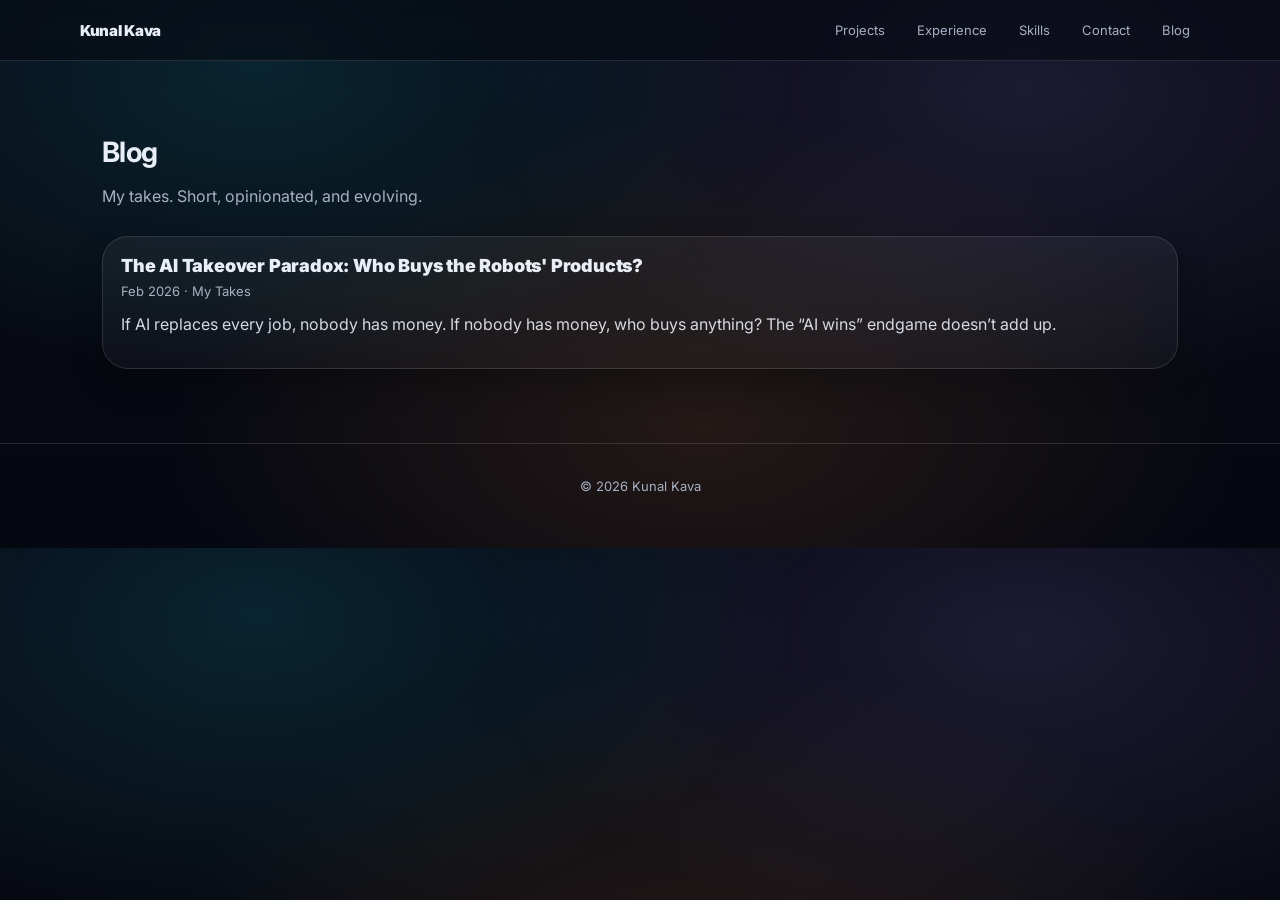
==== blog/index.html @ 5282c79c "Update blog index.html" ====
<!doctype html>
<html lang="en">
<head>
  <meta charset="utf-8" />
  <meta name="viewport" content="width=device-width,initial-scale=1" />
  <title>Kunal Kava | Blog</title>
  <meta name="description" content="My takes on product, tech, and business." />
  <link rel="stylesheet" href="../style.css" />
</head>
<body>

  <header class="nav">
    <div class="container nav-inner">
      <div class="brand">Kunal Kava</div>
      <nav class="nav-links">
        <a href="../#projects">Projects</a>
        <a href="../#experience">Experience</a>
        <a href="../#skills">Skills</a>
        <a href="../#contact">Contact</a>
        <a href="./">Blog</a>
      </nav>
    </div>
  </header>

  <main>
    <section class="section">
      <div class="container reveal">
        <h2>Blog</h2>
        <p class="kicker">My takes. Short, opinionated, and evolving.</p>

        <!-- Your existing article -->
        <article class="card">
          <div class="card-head">
            <div>
              <h3 class="card-title">
                <a href="/blog/ai-takeover-paradox.html">
                  The AI Takeover Paradox: Who Buys the Robots' Products?
                </a>
              </h3>
              <div class="card-sub">Feb 2026 · My Takes</div>
            </div>
          </div>

          <p class="desc">
            If AI replaces every job, nobody has money. If nobody has money, who buys anything?
            The “AI wins” endgame doesn’t add up.
          </p>
        </article>

      </div>
    </section>

    <footer class="footer">
      © <span id="year"></span> Kunal Kava
    </footer>
  </main>

  <script>
    document.getElementById('year').textContent = new Date().getFullYear();
    const els = document.querySelectorAll(".reveal");
    const io = new IntersectionObserver((entries) => {
      entries.forEach(e => {
        if (e.isIntersecting) e.target.classList.add("show");
      });
    }, { threshold: 0.12 });
    els.forEach(el => io.observe(el));
  </script>

</body>
</html>
---- style.css ----
@import url("https://fonts.googleapis.com/css2?family=Inter:wght@400;500;600;700;800;900&display=swap");

:root{
  --bg0:#050711;
  --bg1:#070a12;
  --panel:rgba(255,255,255,.04);
  --panel2:rgba(255,255,255,.06);
  --text:#e9edf6;
  --muted:#a7b0c2;
  --line:rgba(255,255,255,.12);

  --c1:#22d3ee;
  --c2:#a78bfa;
  --c3:#fb923c;
  --c4:#3b82f6;

  --shadow: 0 18px 50px rgba(0,0,0,.45);
  --shadowSoft: 0 12px 30px rgba(0,0,0,.28);

  --radius:20px;
  --radius2:26px;
}

*{box-sizing:border-box}
html{scroll-behavior:smooth}
body{
  margin:0;
  font-family: "Inter", ui-sans-serif, system-ui, -apple-system, Segoe UI, Roboto, Helvetica, Arial;
  color:var(--text);
  background:
    radial-gradient(900px 520px at 20% 12%, rgba(34,211,238,.14), transparent 60%),
    radial-gradient(900px 520px at 80% 16%, rgba(167,139,250,.14), transparent 60%),
    radial-gradient(900px 520px at 55% 78%, rgba(251,146,60,.12), transparent 60%),
    linear-gradient(180deg, var(--bg0) 0%, var(--bg1) 45%, var(--bg0) 100%);
}

a{color:inherit; text-decoration:none}
.container{max-width:1120px; margin:0 auto; padding:0 22px}

/* Top nav */
.nav{
  position:sticky; top:0; z-index:50;
  backdrop-filter: blur(12px);
  background: rgba(7,10,18,.62);
  border-bottom: 1px solid var(--line);
}
.nav-inner{
  display:flex; align-items:center; justify-content:space-between;
  padding:14px 0;
}
.brand{
  font-weight:900;
  letter-spacing:-.3px;
  font-size:15px;
  color: var(--text);
}
.nav-links{display:flex; gap:12px; align-items:center; flex-wrap:wrap}
.nav-links a{
  color:var(--muted);
  font-size:13px;
  padding:8px 10px;
  border-radius:999px;
  transition: background .15s ease, color .15s ease;
}
.nav-links a:hover{background:rgba(255,255,255,.06); color:var(--text)}

/* Hero */
.hero{
  position:relative;
  min-height:92vh;
  display:flex;
  align-items:center;
  padding:84px 0 34px;
  overflow:hidden;
}
.blobs{
  position:absolute;
  inset:0;
  pointer-events:none;
  overflow:hidden;
}
.blob{
  position:absolute;
  width:520px; height:520px;
  border-radius:999px;
  filter: blur(60px);
  opacity:.55;
  animation: float 8s ease-in-out infinite;
}
.blob.b1{left:-120px; top:120px; background:rgba(34,211,238,.22)}
.blob.b2{right:-140px; top:90px; background:rgba(167,139,250,.22); animation-delay:1.2s}
.blob.b3{left:40%; bottom:-220px; background:rgba(251,146,60,.18); animation-delay:2.2s}

@keyframes float{
  0%{transform: translateY(0) translateX(0) scale(1)}
  50%{transform: translateY(-18px) translateX(10px) scale(1.04)}
  100%{transform: translateY(0) translateX(0) scale(1)}
}

.hero-card{
  position:relative;
  text-align:center;
}

.badge{
  display:inline-flex; align-items:center; gap:10px;
  padding:10px 14px;
  background:rgba(255,255,255,.06);
  border:1px solid var(--line);
  border-radius:999px;
  color:var(--muted);
  font-size:13px;
  box-shadow: var(--shadowSoft);
}

.h1{
  margin:18px 0 12px;
  font-size:64px;
  line-height:1.02;
  letter-spacing:-1.6px;
  font-weight:900;
  background: linear-gradient(90deg,var(--c1),var(--c2),var(--c3));
  -webkit-background-clip:text;
  background-clip:text;
  color:transparent;
}
@media (max-width:720px){
  .h1{font-size:46px; letter-spacing:-1px}
}

.subtitle{
  margin:0 0 14px;
  font-size:22px;
  color:rgba(233,237,246,.92);
  font-weight:800;
}
.subtitle .dot{color:var(--c1); padding:0 10px}
.tagline{
  margin:0 auto;
  max-width:860px;
  color:var(--muted);
  font-size:18px;
  line-height:1.7;
}

.cta{
  margin-top:28px;
  display:flex;
  gap:12px;
  justify-content:center;
  flex-wrap:wrap;
}

.btn{
  border:1px solid var(--line);
  background:rgba(255,255,255,.04);
  color:var(--text);
  padding:14px 18px;
  border-radius:999px;
  font-weight:800;
  font-size:14px;
  letter-spacing:.2px;
  display:inline-flex;
  align-items:center;
  gap:10px;
  transition: transform .15s ease, box-shadow .15s ease, background .15s ease, border-color .15s ease;
}
.btn:hover{
  transform: translateY(-2px);
  box-shadow: var(--shadow);
  border-color:rgba(255,255,255,.20);
}
.btn.primary{
  border:0;
  background: linear-gradient(90deg, rgba(34,211,238,.95), rgba(59,130,246,.95));
  box-shadow: 0 14px 35px rgba(34,211,238,.18);
}
.btn.primary:hover{
  box-shadow: 0 16px 40px rgba(34,211,238,.30);
}
.btn.outline{
  background:transparent;
  border:2px solid rgba(255,255,255,.14);
}
.btn.outline:hover{background:rgba(255,255,255,.06)}

.stats{
  margin:52px auto 0;
  display:grid;
  grid-template-columns:repeat(4,1fr);
  gap:16px;
  max-width:980px;
}
@media (max-width:860px){
  .stats{grid-template-columns:repeat(2,1fr)}
}
.stat{
  padding:18px 14px;
  background:rgba(255,255,255,.035);
  border:1px solid var(--line);
  border-radius:var(--radius);
  box-shadow: var(--shadowSoft);
}
.stat .val{
  font-size:30px;
  font-weight:900;
  letter-spacing:-.6px;
  background: linear-gradient(90deg,var(--c1),var(--c2));
  -webkit-background-clip:text;
  background-clip:text;
  color:transparent;
}
.stat .lab{margin-top:6px; color:var(--muted); font-size:13px}

/* Sections */
.section{padding:74px 0}
.section h2{
  margin:0 0 14px;
  font-size:28px;
  letter-spacing:-.6px;
}
.kicker{
  color:var(--muted);
  margin:0 0 26px;
  max-width:820px;
  line-height:1.7;
}
.divider{
  height:1px;
  background: linear-gradient(90deg, transparent, rgba(255,255,255,.14), transparent);
  margin:0;
  border:0;
}

/* Grid and cards */
.grid{display:grid; gap:18px}
.grid.projects{grid-template-columns:repeat(2,1fr)}
@media (max-width:860px){
  .grid.projects{grid-template-columns:1fr}
}

.card{
  background: linear-gradient(180deg, rgba(255,255,255,.05), rgba(255,255,255,.03));
  border:1px solid rgba(255,255,255,.12);
  border-radius:var(--radius2);
  padding:18px;
  box-shadow: var(--shadowSoft);
  transition: transform .15s ease, box-shadow .15s ease, border-color .15s ease;
}
.card:hover{
  transform: translateY(-2px);
  box-shadow: var(--shadow);
  border-color: rgba(255,255,255,.18);
}
.card-head{
  display:flex;
  justify-content:space-between;
  align-items:flex-start;
  gap:14px;
}
.card-title{font-weight:900; margin:0 0 6px; font-size:18px; letter-spacing:-.2px}
.card-sub{color:var(--muted); font-size:13px; line-height:1.4}
.pill{
  display:inline-flex;
  padding:6px 10px;
  border-radius:999px;
  background:rgba(255,255,255,.06);
  border:1px solid rgba(255,255,255,.12);
  color:rgba(233,237,246,.82);
  font-size:12px;
  white-space:nowrap;
}
.desc{margin:12px 0 12px; color:rgba(233,237,246,.90); line-height:1.6}

.metrics{display:flex; flex-wrap:wrap; gap:10px; margin:10px 0 12px}
.metric{
  padding:10px 12px;
  background:rgba(0,0,0,.22);
  border:1px solid rgba(255,255,255,.10);
  border-radius:16px;
}
.metric .mval{font-weight:900}
.metric .mlab{display:block; color:var(--muted); font-size:12px; margin-top:2px}

.tags{display:flex; flex-wrap:wrap; gap:8px}
.tag{
  font-size:12px;
  padding:6px 10px;
  border-radius:999px;
  border:1px solid rgba(255,255,255,.12);
  background:rgba(255,255,255,.05);
  color:var(--muted);
}

/* Timeline */
.timeline{display:grid; gap:14px}
.role{display:grid; gap:10px}
.role-top{
  display:flex;
  justify-content:space-between;
  align-items:flex-start;
  gap:12px;
}
.role h3{margin:0; font-size:18px; letter-spacing:-.2px}
.role .meta{color:var(--muted); font-size:13px}
.bullets{margin:0; padding-left:18px; color:rgba(233,237,246,.90); line-height:1.65}
.bullets li{margin:6px 0}

/* Skills */
.skills{
  display:grid;
  grid-template-columns:repeat(2,1fr);
  gap:18px;
}
@media (max-width:860px){
  .skills{grid-template-columns:1fr}
}
.skill-list{display:flex; flex-wrap:wrap; gap:10px}
.skill{
  padding:9px 12px;
  border-radius:999px;
  background:rgba(255,255,255,.05);
  border:1px solid rgba(255,255,255,.12);
  color:rgba(233,237,246,.86);
  font-size:13px;
  font-weight:600;
}

/* Education */
.edu{display:grid; gap:12px}
.edu-item{
  display:flex;
  justify-content:space-between;
  gap:12px;
  flex-wrap:wrap;
}
.edu-item .left{font-weight:800}
.edu-item .right{color:var(--muted)}

/* Contact */
.contact{
  display:grid;
  grid-template-columns: 1fr 1.6fr;
  gap:18px;
}
.contact-chips{
  margin-top:12px;
  display:flex;
  flex-direction: column;   /* 🔑 stack vertically */
  gap:10px;                 /* consistent spacing */
}

/* allow non-link chip to look like link */
.contact .chip{
  cursor:default;
  user-select:none;
}

@media (max-width:920px){
  .contact{grid-template-columns:1fr}
}
.contact .link {
  display: inline-flex;
  align-items: center;
  gap: 10px;

  height: 44px;                /* 🔑 force equal height */
  padding: 0 16px;             /* vertical padding removed */
  border-radius: 16px;

  border: 1px solid rgba(255,255,255,.12);
  background: rgba(255,255,255,.04);

  font-size: 14px;
  line-height: 1;              /* 🔑 prevents text-driven height */
}
.contact a.link svg {
  width: 18px;
  height: 18px;
  display: block;              /* 🔑 removes inline SVG extra height */
}
.contact a.link .muted {
  color: rgba(233,237,246,.70);
}
.contact a.link:hover{
  box-shadow: var(--shadow);
  transform: translateY(-1px);
  border-color: rgba(255,255,255,.18);
}
.small{color:var(--muted); font-size:13px; line-height:1.7}

.summary-list {
  margin: 10px 0 0;
  padding-left: 18px;
  color: rgba(233,237,246,.90);
  line-height: 1.65;
}

.summary-list li {
  margin: 8px 0;
}
/* Footer */
.footer{
  padding:34px 0 54px;
  border-top:1px solid var(--line);
  color:var(--muted);
  font-size:13px;
  text-align:center;
}

/* Scroll reveal */
.reveal{
  opacity:0;
  transform: translateY(14px);
  transition: opacity .6s ease, transform .6s ease;
}
.reveal.show{
  opacity:1;
  transform: translateY(0);
}
.brand-gradient{
  background: none;
  -webkit-background-clip: initial;
  background-clip: initial;
  color: var(--text);
}

.contact a.link .label{
  color: rgba(233,237,246,.92);
  font-weight: 700;
}
/* LinkedIn SVG sizing + crisp alignment */
.contact a.link .li-icon{
  width: 18px;
  height: 18px;
  display: block;
  flex: 0 0 auto;
}
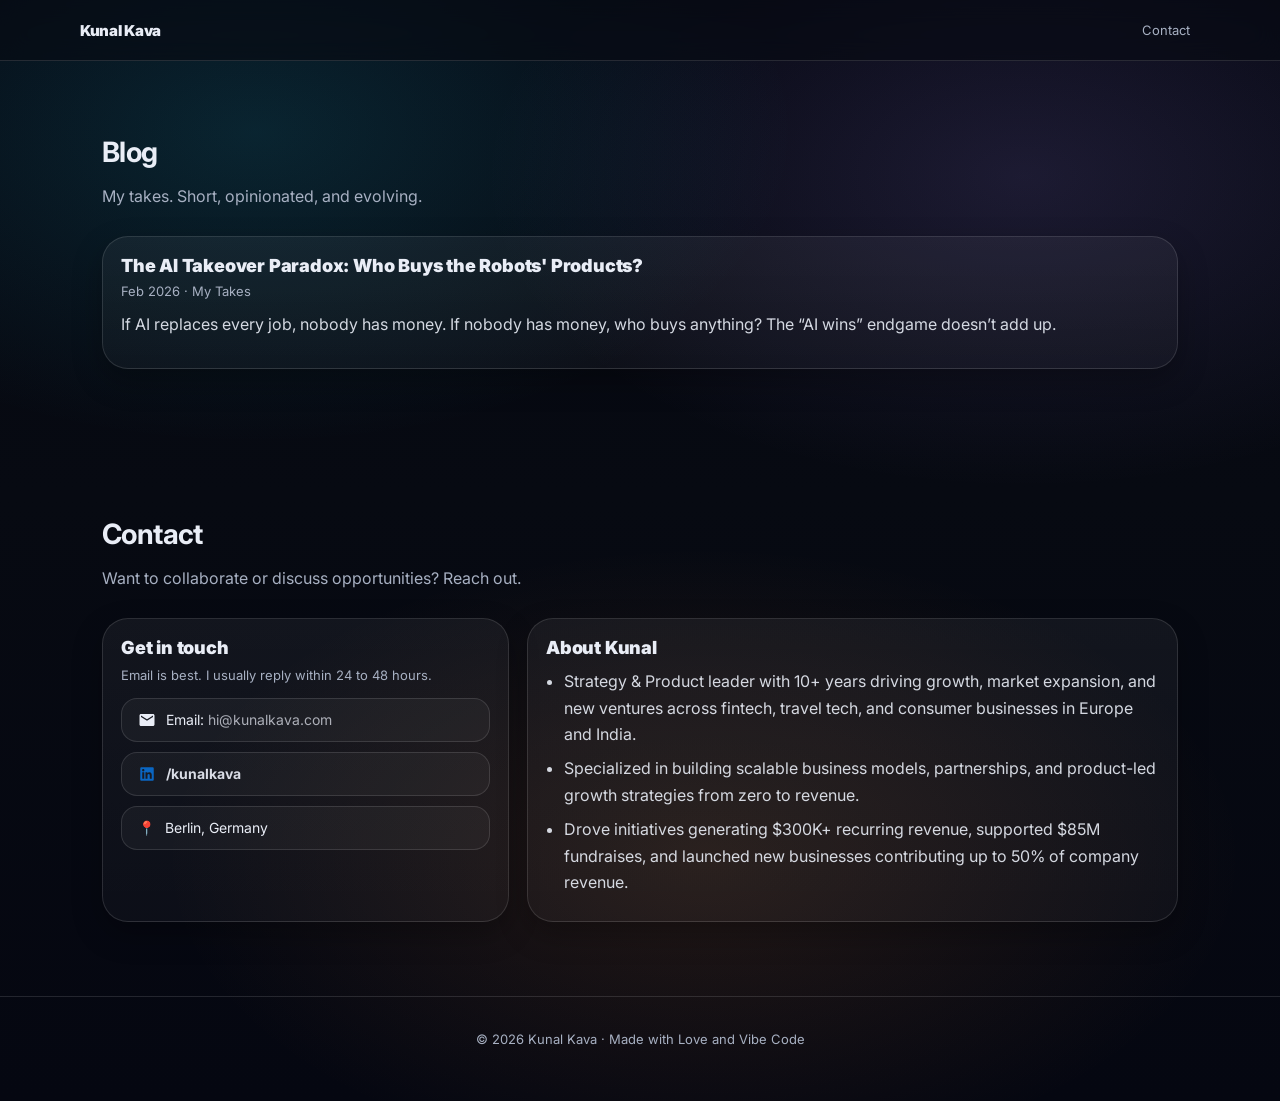
==== commit 1eec32d7: "Update blog" ====
--- a/blog/index.html
+++ b/blog/index.html
@@ -13,11 +13,7 @@
     <div class="container nav-inner">
       <div class="brand">Kunal Kava</div>
       <nav class="nav-links">
-        <a href="../#projects">Projects</a>
-        <a href="../#experience">Experience</a>
-        <a href="../#skills">Skills</a>
-        <a href="../#contact">Contact</a>
-        <a href="./">Blog</a>
+        <a href="#contact">Contact</a>
       </nav>
     </div>
   </header>
@@ -50,8 +46,52 @@
       </div>
     </section>
 
+    <section class="section" id="contact">
+      <div class="container">
+        <h2>Contact</h2>
+        <p class="kicker">Want to collaborate or discuss opportunities? Reach out.</p>
+
+        <div class="contact">
+          <div class="card">
+            <div class="card-title">Get in touch</div>
+            <div class="small">Email is best. I usually reply within 24 to 48 hours.</div>
+
+            <div class="contact-chips">
+              <a class="link" href="mailto:hi@kunalkava.com">
+                <svg viewBox="0 0 24 24" aria-hidden="true" focusable="false">
+                  <path fill="currentColor" d="M20 4H4c-1.1 0-2 .9-2 2v12c0 1.1.9 2 2 2h16c1.1 0 2-.9 2-2V6c0-1.1-.9-2-2-2zm0 4-8 5-8-5V6l8 5 8-5v2z"/>
+                </svg>
+                <span>Email: <span class="muted">hi@kunalkava.com</span></span>
+              </a>
+            
+              <a class="link" href="https://www.linkedin.com/in/kunalkava" target="_blank" rel="noopener">
+                <svg class="li-icon" viewBox="0 0 16 16" xmlns="http://www.w3.org/2000/svg" aria-hidden="true" focusable="false">
+                  <path fill="#0A66C2" d="M12.225 12.225h-1.778V9.44c0-.664-.012-1.519-.925-1.519-.926 0-1.068.724-1.068 1.47v2.834H6.676V6.498h1.707v.783h.024c.348-.594.996-.95 1.684-.925 1.802 0 2.135 1.185 2.135 2.728l-.001 3.14zM4.67 5.715a1.037 1.037 0 01-1.032-1.031c0-.566.466-1.032 1.032-1.032.566 0 1.031.466 1.032 1.032 0 .566-.466 1.032-1.032 1.032zm.889 6.51h-1.78V6.498h1.78v5.727zM13.11 2H2.885A.88.88 0 002 2.866v10.268a.88.88 0 00.885.866h10.226a.882.882 0 00.889-.866V2.865a.88.88 0 00-.889-.864z"/>
+                </svg>
+                <span class="label">/kunalkava</span>
+              </a>
+            
+              <div class="link chip" aria-label="Location">
+                📍 <span class="muted">Berlin, Germany</span>
+              </div>
+            </div>
+            
+          </div>
+
+          <div class="card">
+            <div class="card-title">About Kunal</div>
+            <ul class="summary-list">
+              <li>Strategy & Product leader with 10+ years driving growth, market expansion, and new ventures across fintech, travel tech, and consumer businesses in Europe and India.</li>
+              <li>Specialized in building scalable business models, partnerships, and product-led growth strategies from zero to revenue.</li>
+              <li>Drove initiatives generating $300K+ recurring revenue, supported $85M fundraises, and launched new businesses contributing up to 50% of company revenue.</li>
+            </ul>
+          </div>
+        </div>
+      </div>
+    </section>
+    
     <footer class="footer">
-      © <span id="year"></span> Kunal Kava
+      © <span id="year"></span> Kunal Kava · Made with Love and Vibe Code
     </footer>
   </main>
 
--- a/style.css
+++ b/style.css
@@ -436,3 +436,118 @@
   display: block;
   flex: 0 0 auto;
 }
+
+/* =========================
+   BLOG LAYOUT
+========================= */
+
+.blog-wrapper{
+  max-width: 900px;
+  margin: 0 auto;
+  padding: 80px 22px 120px;
+}
+
+.blog-card{
+  background: rgba(255,255,255,0.95);
+  color: #0f172a;
+  border-radius: 26px;
+  overflow: hidden;
+  line-height: 1.7;
+}
+
+/* Hero image inside blog */
+.post-hero{
+  width: 100%;
+  height: 320px;
+  object-fit: cover;
+  display: block;
+}
+
+/* Inner content padding */
+.blog-content{
+  padding: 26px 42px 42px; /* top smaller; adds gap under image */
+}
+
+.blog-card h1,
+.blog-card h2,
+.blog-card h3{
+  color: #020617;
+}
+
+.blog-card p,
+.blog-card li{
+  font-size: 17px;
+}
+
+.blog-card hr{
+  border: none;
+  border-top: 1px solid rgba(0,0,0,0.15);
+  margin: 36px 0;
+}
+
+@media (max-width: 640px){
+  .blog-content{
+    padding: 26px;
+  }
+}
+
+/* =========================
+   BLOG META + TAGS
+========================= */
+
+.post-topline{
+  display:flex;
+  align-items:center;
+  justify-content:space-between;
+  gap:14px;
+  margin: 0 0 18px;
+}
+
+.post-meta{
+  display:flex;
+  align-items:center;
+  gap:10px;
+  flex-wrap:wrap;
+  color: rgba(15,23,42,.70);
+  font-size: 13px;
+  font-weight: 600;
+}
+
+.post-meta .dot{
+  color: rgba(15,23,42,.35);
+}
+
+.post-tags{
+  display:flex;
+  flex-wrap:wrap;
+  gap:8px;
+  justify-content:flex-end;
+}
+
+.post-tag{
+  font-size:12px;
+  padding:6px 10px;
+  border-radius:999px;
+  border:1px solid rgba(15,23,42,.14);
+  background: rgba(15,23,42,.06);
+  color: rgba(15,23,42,.75);
+  font-weight:700;
+}
+
+@media (max-width: 640px){
+  .post-topline{
+    flex-direction:column;
+    align-items:flex-start;
+  }
+  .post-tags{
+    justify-content:flex-start;
+  }
+}
+
+.post-author{
+  font-size:14px;
+  font-weight:600;
+  color: rgba(15,23,42,.65);
+  margin: 6px 0 18px;
+}
+
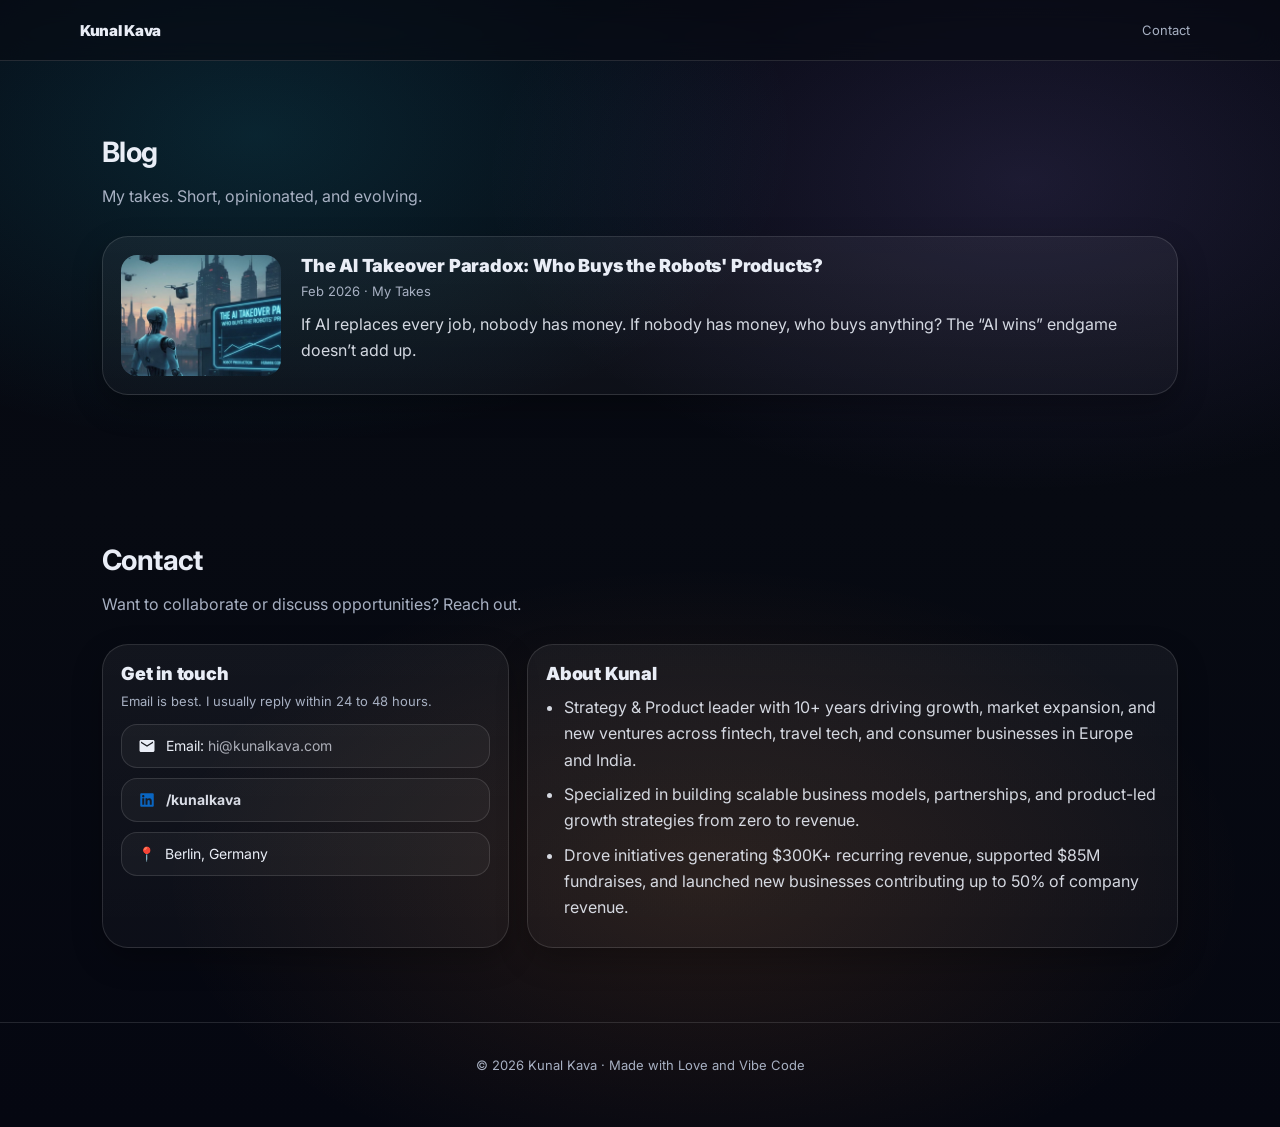
==== commit 12051354: "Update index.html" ====
--- a/blog/index.html
+++ b/blog/index.html
@@ -24,23 +24,27 @@
         <h2>Blog</h2>
         <p class="kicker">My takes. Short, opinionated, and evolving.</p>
 
-        <!-- Your existing article -->
+        <!-- Your existing articles -->
         <article class="card">
-          <div class="card-head">
-            <div>
+          <a href="/blog/ai-takeover-paradox.html" class="card-link blog-card-row left">
+        
+            <div class="blog-card-thumb">
+              <img src="/assets/blog/ai-takeover.jpg" alt="AI Takeover Paradox">
+            </div>
+        
+            <div class="blog-card-text">
               <h3 class="card-title">
-                <a href="/blog/ai-takeover-paradox.html">
-                  The AI Takeover Paradox: Who Buys the Robots' Products?
-                </a>
+                The AI Takeover Paradox: Who Buys the Robots' Products?
               </h3>
               <div class="card-sub">Feb 2026 · My Takes</div>
+        
+              <p class="desc">
+                If AI replaces every job, nobody has money. If nobody has money, who buys anything?
+                The “AI wins” endgame doesn’t add up.
+              </p>
             </div>
-          </div>
-
-          <p class="desc">
-            If AI replaces every job, nobody has money. If nobody has money, who buys anything?
-            The “AI wins” endgame doesn’t add up.
-          </p>
+        
+          </a>
         </article>
 
       </div>
--- a/style.css
+++ b/style.css
@@ -438,7 +438,70 @@
 }
 
 /* =========================
-   BLOG LAYOUT
+   BLOG PAGE LAYOUT
+========================= */
+.card-link{
+  display:block;
+  height:100%;
+  color:inherit;
+}
+.card-link:hover .card-title{
+  text-decoration: underline;
+}
+/* Blog card layout */
+.blog-card-row{
+  display:flex;
+  gap:20px;
+  align-items:stretch;
+}
+
+/* Default = image right */
+.blog-card-row.right{
+  flex-direction:row;
+}
+
+/* Image left */
+.blog-card-row.left{
+  flex-direction:row;
+}
+
+/* Image right */
+.blog-card-row.right{
+  flex-direction:row-reverse;
+}
+
+.blog-card-text{
+  flex:1;
+}
+
+.blog-card-thumb{
+  width:160px;
+  flex-shrink:0;
+  border-radius:16px;
+  overflow:hidden;
+}
+
+.blog-card-thumb img{
+  width:100%;
+  height:100%;
+  object-fit:cover;
+  display:block;
+}
+
+/* Mobile stack */
+@media (max-width:720px){
+  .blog-card-row{
+    flex-direction:column !important;
+  }
+
+  .blog-card-thumb{
+    width:100%;
+    height:180px;
+  }
+}
+
+/* =========================
+   BLOG ARTICLE LAYOUT
 ========================= */
 
 .blog-wrapper{
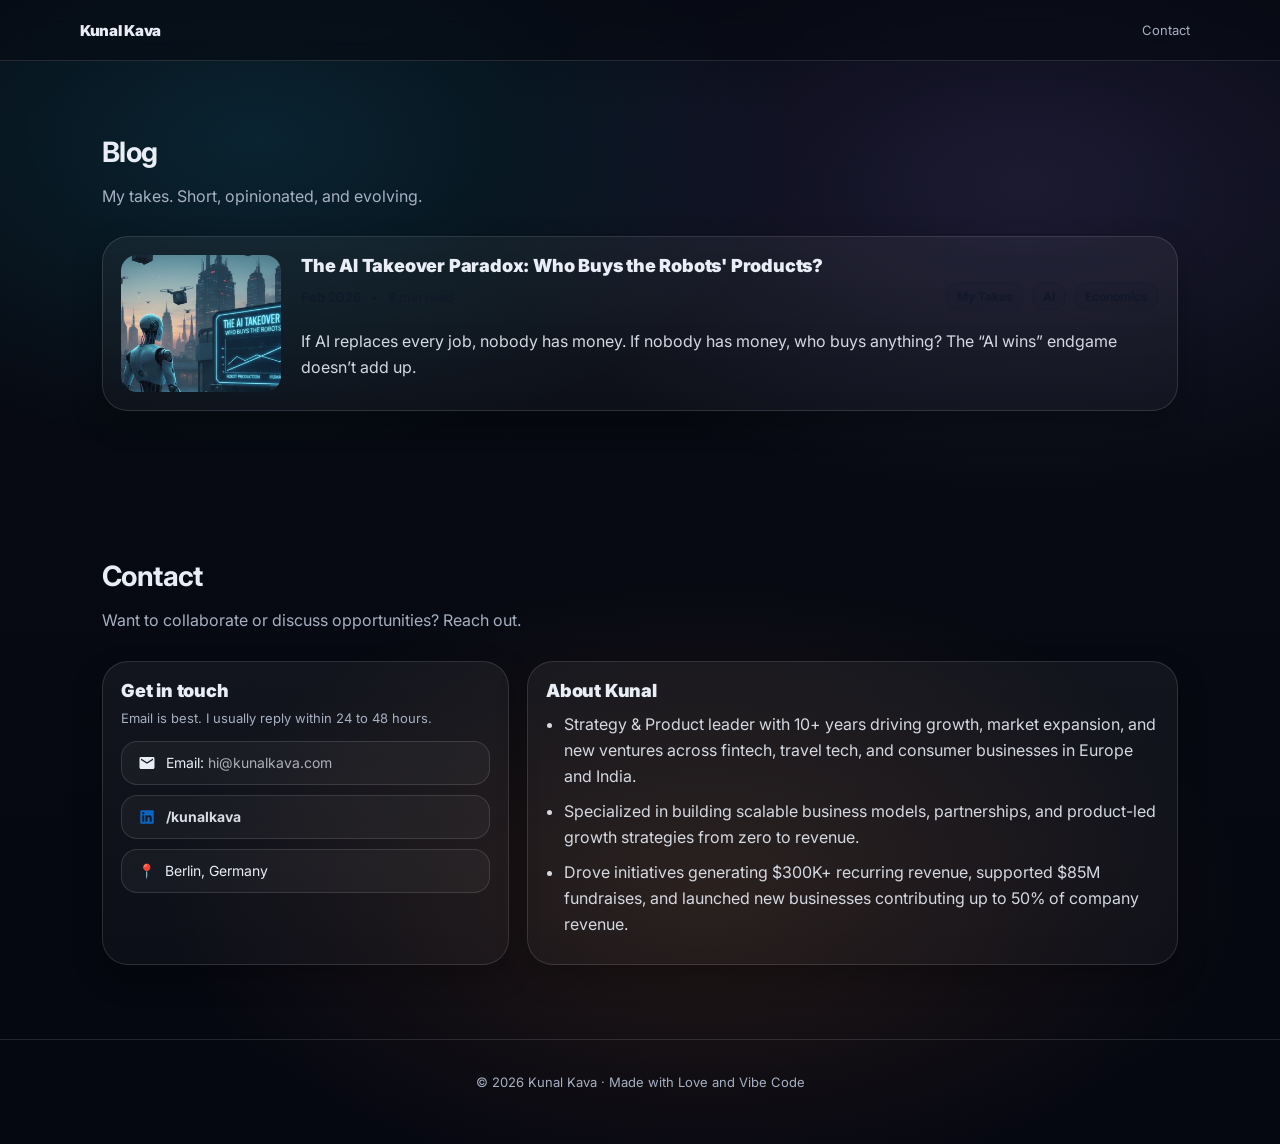
==== commit 56377882: "Update index.html" ====
--- a/blog/index.html
+++ b/blog/index.html
@@ -11,7 +11,7 @@
 
   <header class="nav">
     <div class="container nav-inner">
-      <div class="brand">Kunal Kava</div>
+      <a href="/" class="brand">Kunal Kava</a>
       <nav class="nav-links">
         <a href="#contact">Contact</a>
       </nav>
@@ -36,7 +36,19 @@
               <h3 class="card-title">
                 The AI Takeover Paradox: Who Buys the Robots' Products?
               </h3>
-              <div class="card-sub">Feb 2026 · My Takes</div>
+              <div class="post-topline">
+                <div class="post-meta">
+                  <span>Feb 2026</span>
+                  <span class="meta-dot">•</span>
+                  <span>8 min read</span>
+                </div>
+              
+                <div class="post-tags">
+                  <span class="post-tag">My Takes</span>
+                  <span class="post-tag">AI</span>
+                  <span class="post-tag">Economics</span>
+                </div>
+              </div>
         
               <p class="desc">
                 If AI replaces every job, nobody has money. If nobody has money, who buys anything?
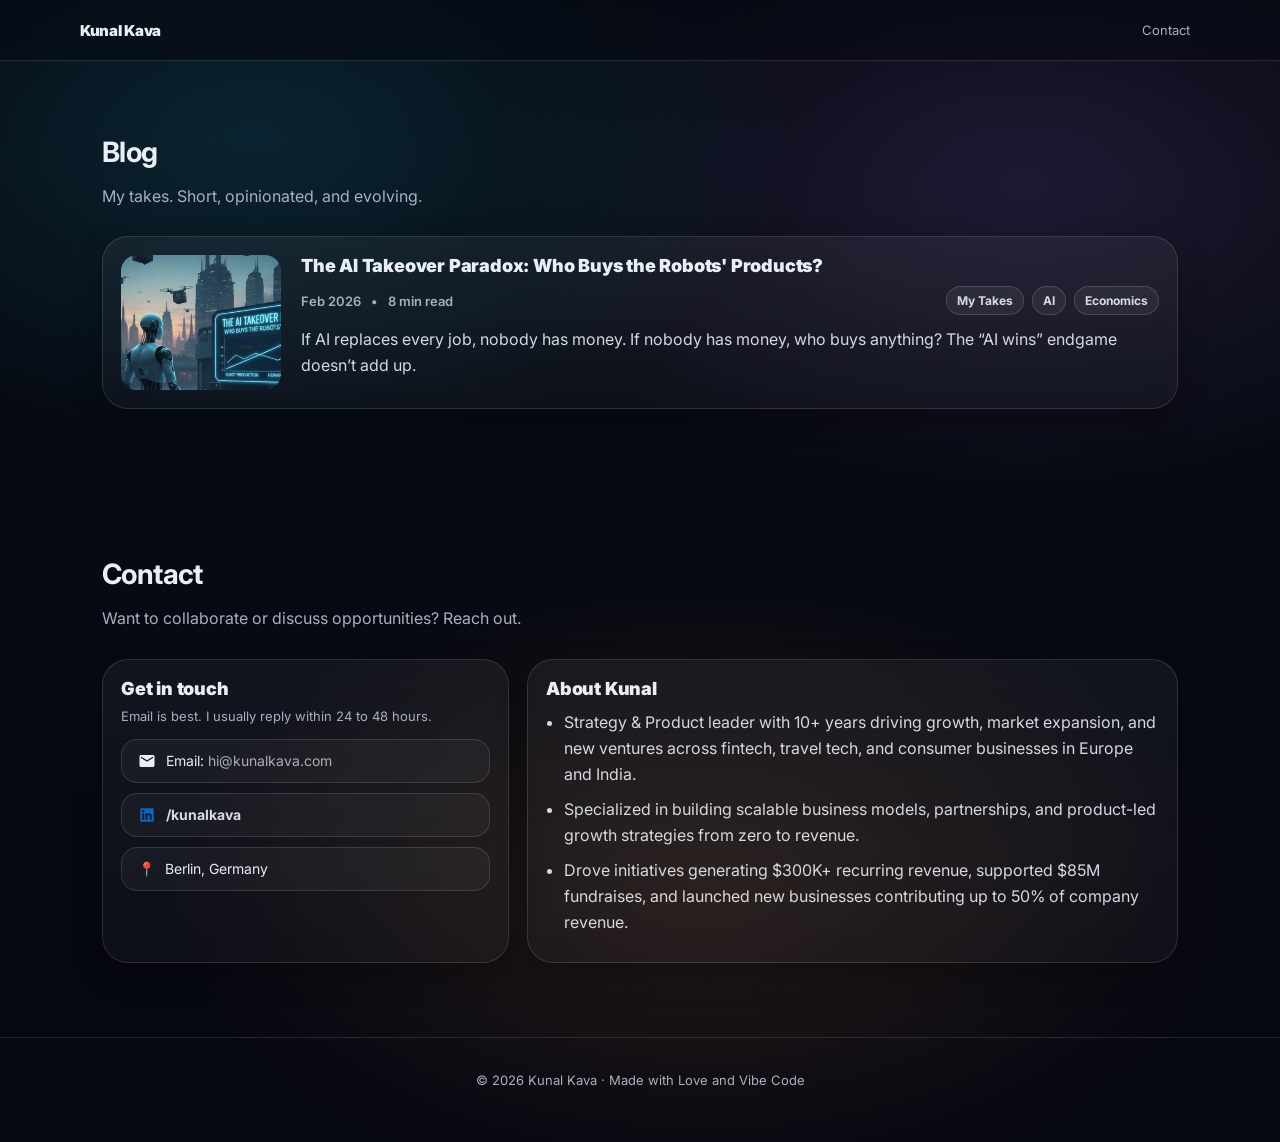
==== commit fecb7eaf: "insert gtag" ====
--- a/blog/index.html
+++ b/blog/index.html
@@ -6,8 +6,19 @@
   <title>Kunal Kava | Blog</title>
   <meta name="description" content="My takes on product, tech, and business." />
   <link rel="stylesheet" href="../style.css" />
+
+  <!-- Google tag (gtag.js) -->
+  <script async src="https://www.googletagmanager.com/gtag/js?id=G-Z92JNNSW0P"></script>
+  <script>
+    window.dataLayer = window.dataLayer || [];
+    function gtag(){dataLayer.push(arguments);}
+    gtag('js', new Date());
+  
+    gtag('config', 'G-Z92JNNSW0P');
+  </script>
+
 </head>
-<body>
+<body class="blog-list">
 
   <header class="nav">
     <div class="container nav-inner">
--- a/style.css
+++ b/style.css
@@ -501,6 +501,36 @@
 }
 
 /* =========================
+   BLOG LIST META + TAGS (scoped)
+========================= */
+
+.blog-list .post-topline{
+  margin: 10px 0 10px;
+}
+
+.blog-list .post-meta{
+  color: var(--muted);
+  font-size: 13px;
+  font-weight: 600;
+}
+
+.blog-list .post-meta .dot{
+  color: rgba(255,255,255,.35);
+}
+
+.blog-list .post-tags{
+  justify-content: flex-start; /* looks better in list cards */
+}
+
+/* Pills on dark cards */
+.blog-list .post-tag{
+  border: 1px solid rgba(255,255,255,.14);
+  background: rgba(255,255,255,.06);
+  color: rgba(233,237,246,.90);
+  font-weight: 700;
+}
+
+/* =========================
    BLOG ARTICLE LAYOUT
 ========================= */
 
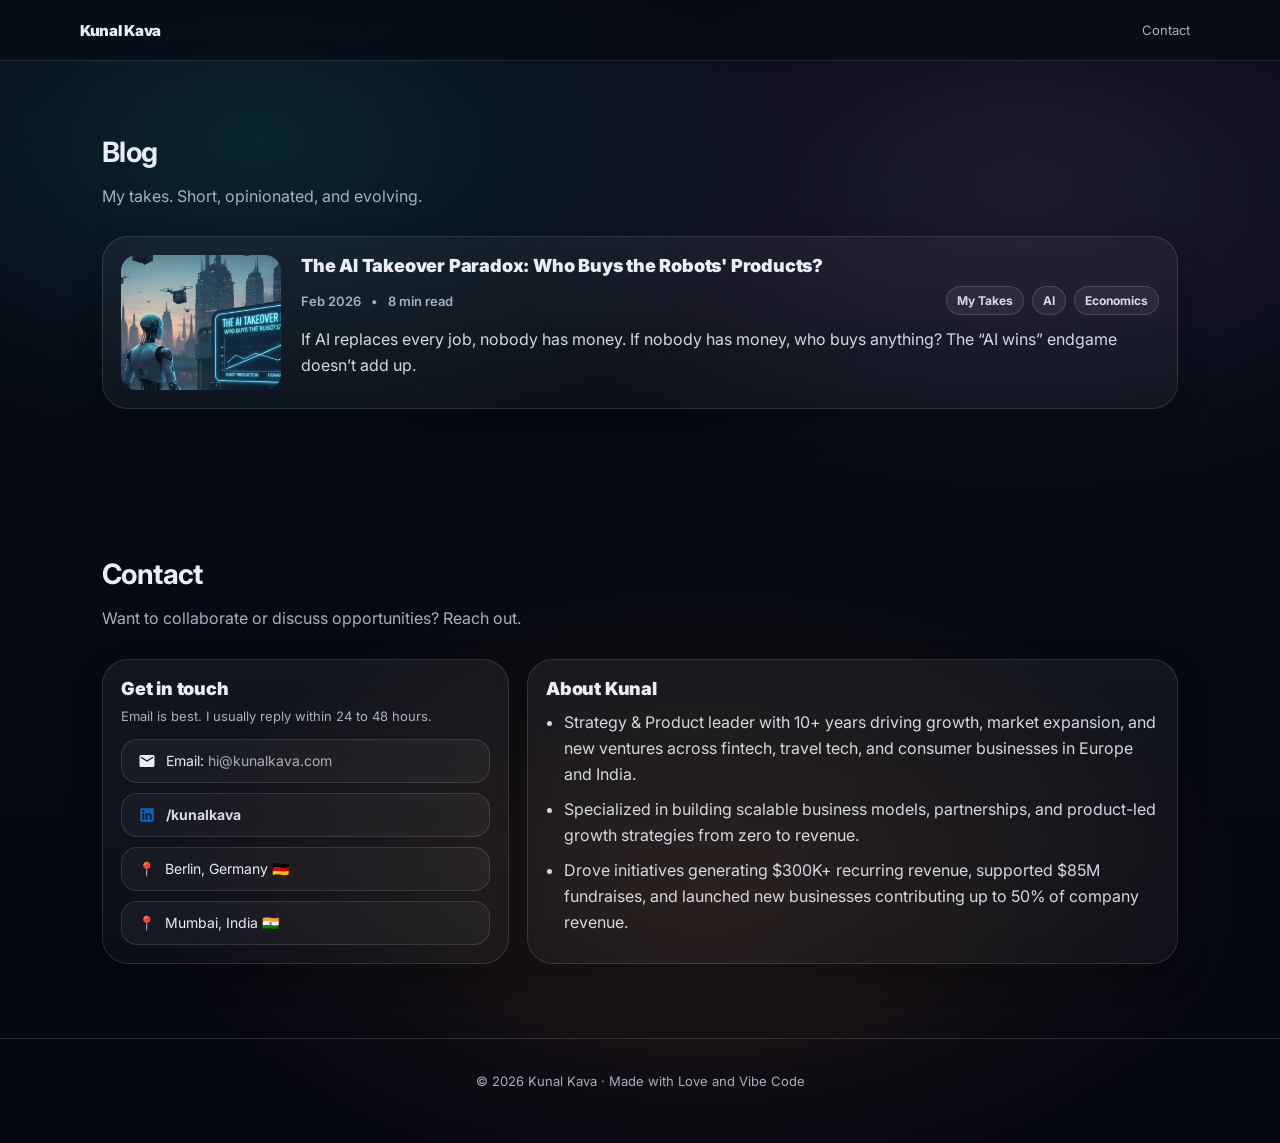
==== commit a2442681: "Update index.html" ====
--- a/blog/index.html
+++ b/blog/index.html
@@ -99,7 +99,10 @@
               </a>
             
               <div class="link chip" aria-label="Location">
-                📍 <span class="muted">Berlin, Germany</span>
+                📍 <span class="muted">Berlin, Germany 🇩🇪 </span>
+              </div>
+              <div class="link chip" aria-label="Location">
+                📍 <span class="muted">Mumbai, India 🇮🇳 </span>
               </div>
             </div>
             
--- a/style.css
+++ b/style.css
@@ -644,3 +644,71 @@
   margin: 6px 0 18px;
 }
 
+/* =========================
+   PODCAST LAYOUT
+========================= */
+
+
+.podcast-dropdown{
+  margin: 18px 0 30px;
+  border: 1px solid rgba(15,23,42,.12);
+  border-radius: 16px;
+  background: rgba(255,255,255,.70);
+}
+
+.podcast-summary{
+  list-style: none;
+  cursor: pointer;
+  padding: 14px 16px;
+  font-weight: 800;
+  font-size: 16px;
+  color: #0f172a;
+  display:flex;
+  align-items:center;
+  justify-content:space-between;
+}
+
+.podcast-summary::-webkit-details-marker{ display:none; }
+
+.podcast-summary::after{
+  content:"▾";
+  opacity:.6;
+  font-size:14px;
+}
+
+.podcast-dropdown[open] .podcast-summary::after{
+  content:"▴";
+}
+
+.podcast-body{
+  padding: 0 16px 16px;
+}
+
+.podcast-player{
+  width:100%;
+  height:166px;
+  border: 1px solid rgba(15,23,42,.10);
+  border-radius:14px;
+  overflow:hidden;
+  display:block;
+}
+.podcast-dropdown[open]{
+  box-shadow: 0 18px 30px rgba(0,0,0,.20);
+}
+.podcast-content{
+  overflow: hidden;
+  transition: 
+    max-height .35s ease,
+    opacity .25s ease,
+    transform .25s ease;
+  
+  max-height: 0;
+  opacity: 0;
+  transform: translateY(-6px);
+}
+
+.podcast-dropdown[open] .podcast-content{
+  max-height: 600px; /* larger than iframe height */
+  opacity: 1;
+  transform: translateY(0);
+}
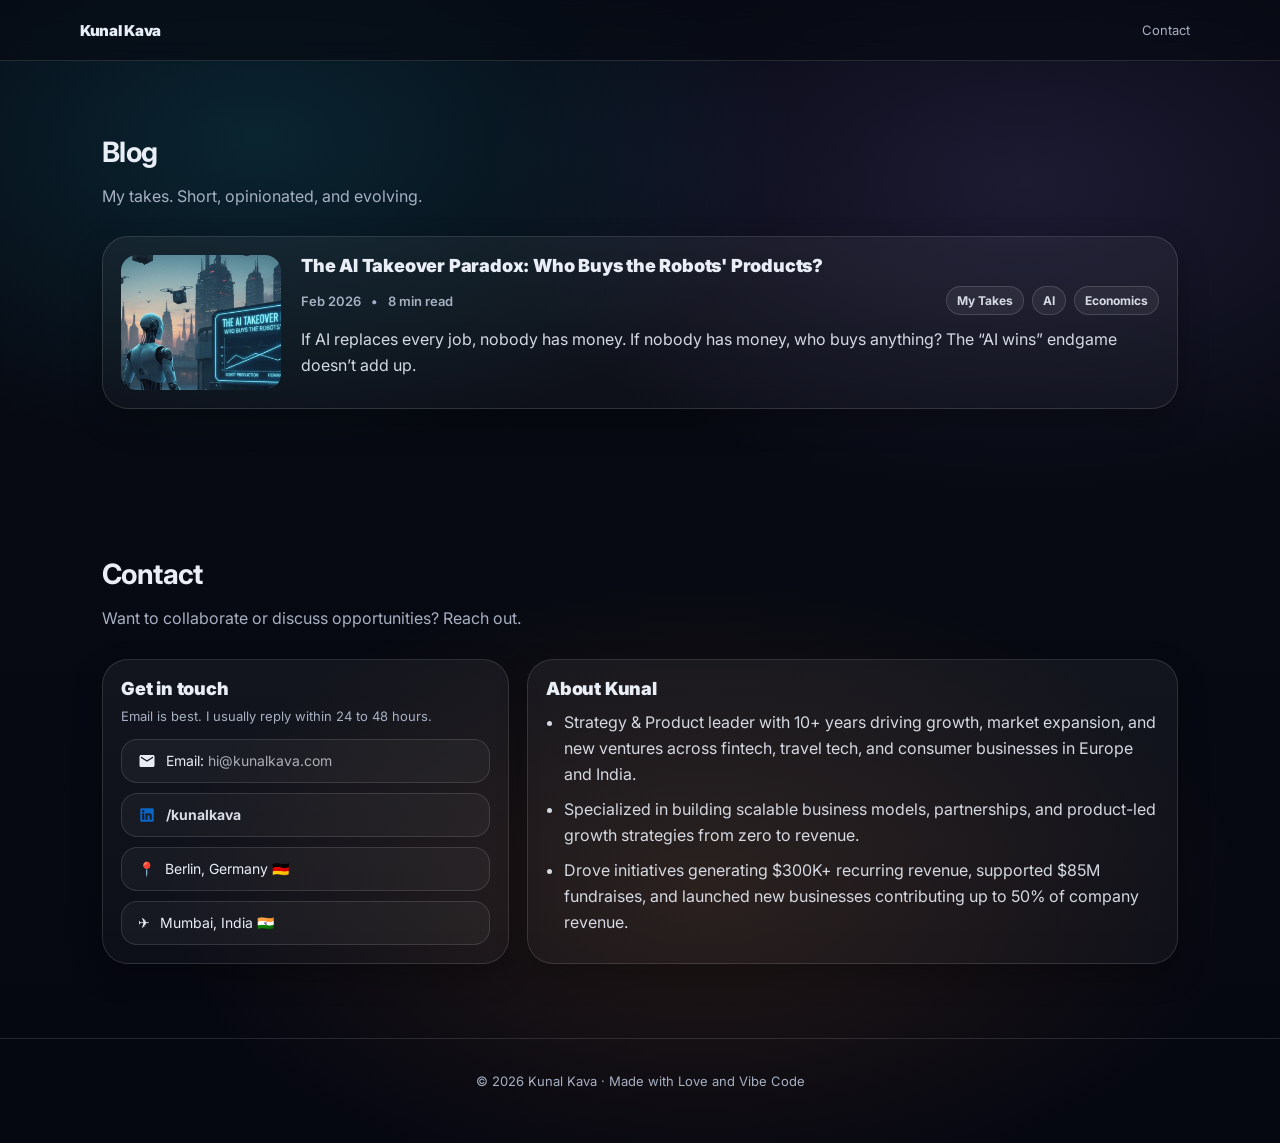
==== commit 1893180b: "add flight" ====
--- a/blog/index.html
+++ b/blog/index.html
@@ -102,7 +102,7 @@
                 📍 <span class="muted">Berlin, Germany 🇩🇪 </span>
               </div>
               <div class="link chip" aria-label="Location">
-                📍 <span class="muted">Mumbai, India 🇮🇳 </span>
+                ✈️ <span class="muted">Mumbai, India 🇮🇳 </span>
               </div>
             </div>
             
